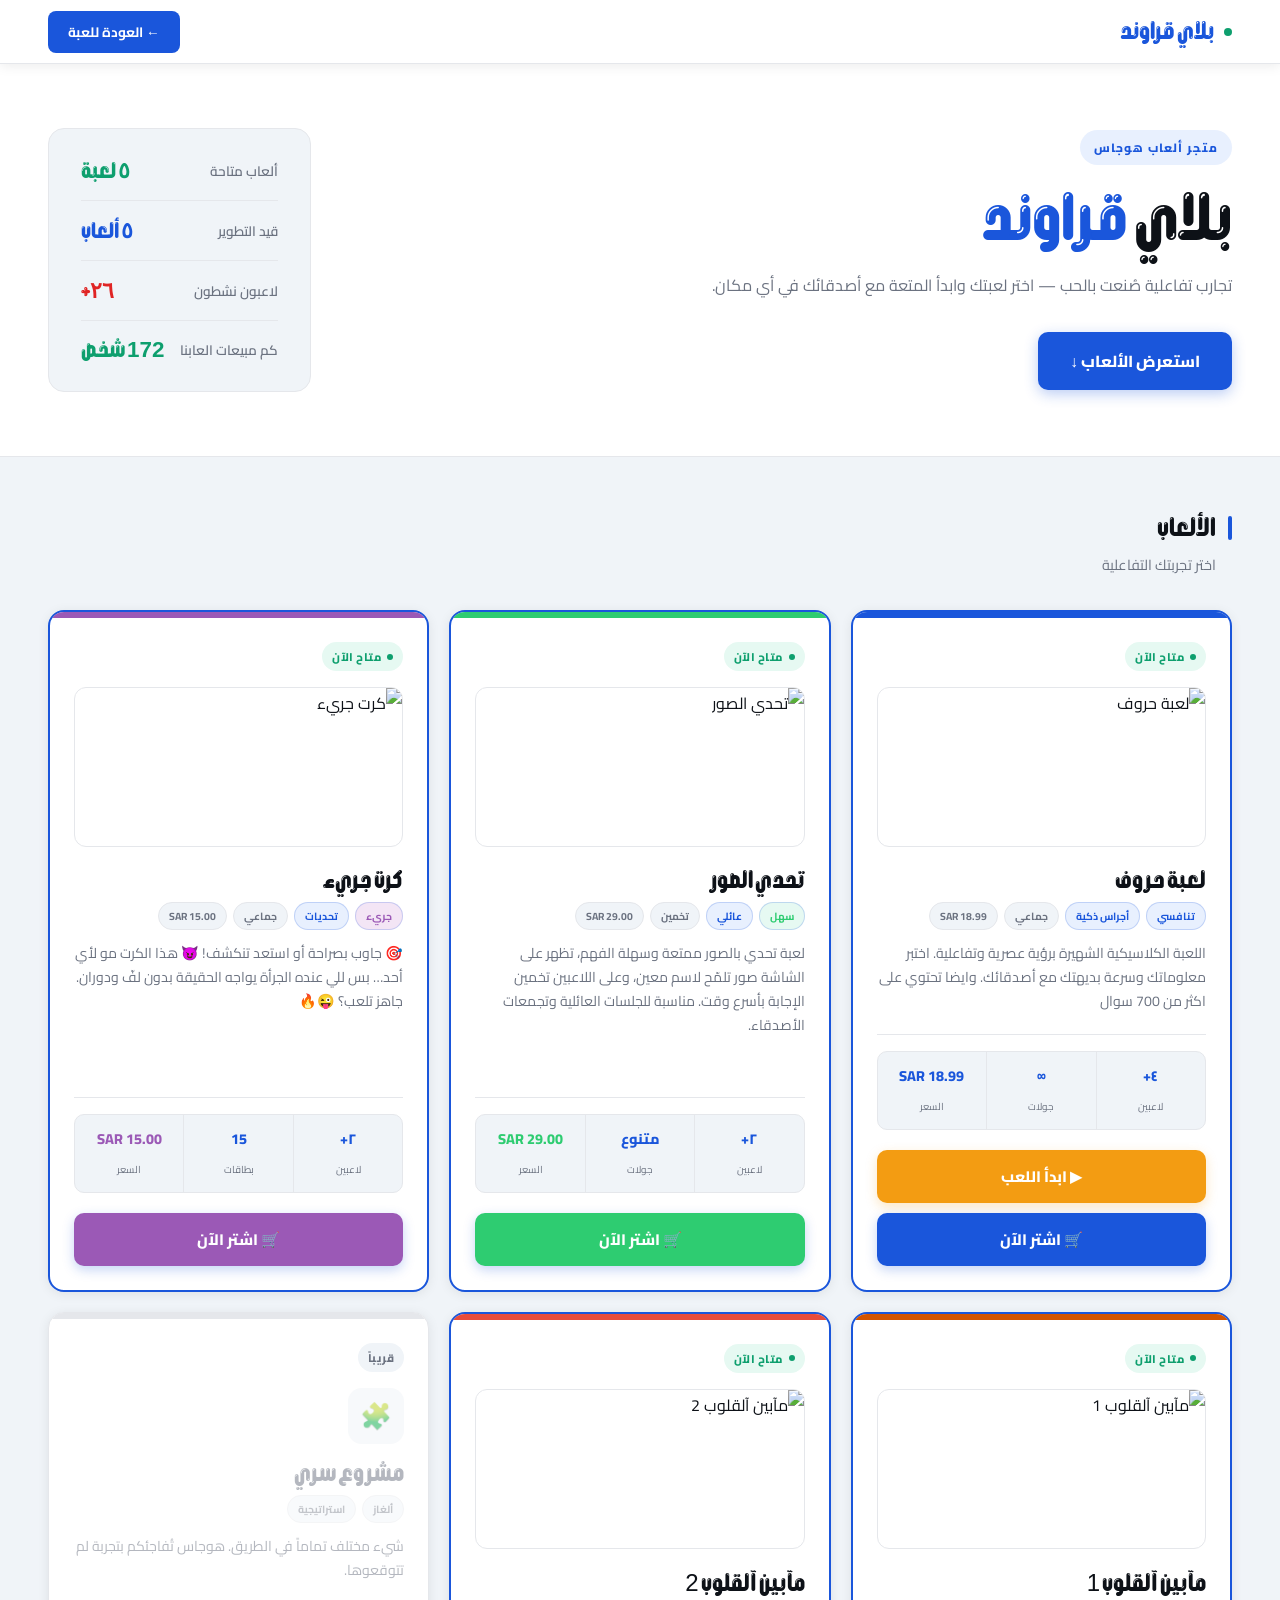
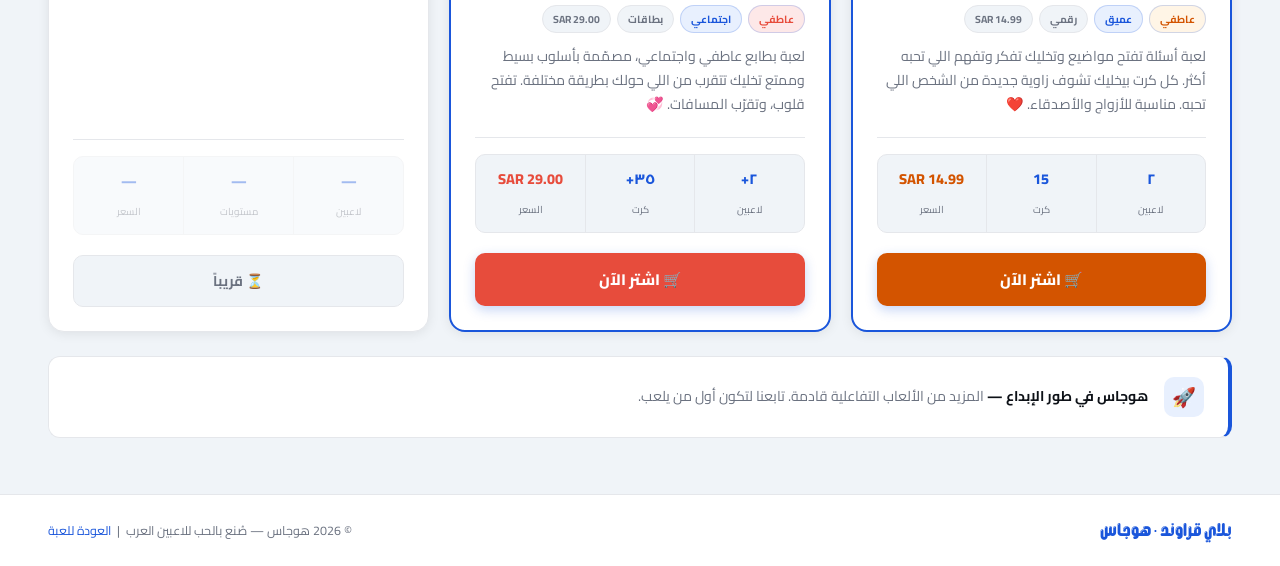
==== index.html @ 177b9cb1 "Rename playground.html to index.html" ====
<!DOCTYPE html>
<html lang="ar" dir="rtl">

<head>
    <meta charset="UTF-8" />
    <meta name="viewport" content="width=device-width, initial-scale=1.0" />
    <title>بلاي قراوند — هوجاس</title>
    <link href="https://fonts.googleapis.com/css2?family=Cairo:wght@400;600;700;800;900&display=swap"
        rel="stylesheet" />
    <style>
        @font-face {
            font-family: 'HrofFont';
            src: url('حروف.ttf') format('truetype');
        }

        *,
        *::before,
        *::after {
            margin: 0;
            padding: 0;
            box-sizing: border-box;
        }

        :root {
            --bg: #f0f4f8;
            --white: #ffffff;
            --dark: #0d1117;
            --blue: #1a56db;
            --blue-light: #e8f0fe;
            --green: #0e9f6e;
            --green-light: #e6f9f2;
            --red: #e02424;
            --red-light: #fde8e8;
            --gray: #6b7280;
            --border: #e5e7eb;
            --shadow: 0 2px 12px rgba(0, 0, 0, 0.08);
            --shadow-lg: 0 8px 32px rgba(0, 0, 0, 0.12);
        }

        html {
            scroll-behavior: smooth;
        }

        body {
            font-family: 'Cairo', sans-serif;
            background: var(--bg);
            color: var(--dark);
            overflow-x: hidden;
        }

        /* ── NAV ── */
        nav {
            position: fixed;
            top: 0;
            left: 0;
            right: 0;
            z-index: 100;
            background: var(--white);
            border-bottom: 1px solid var(--border);
            padding: 0 48px;
            height: 64px;
            display: flex;
            align-items: center;
            justify-content: space-between;
            box-shadow: var(--shadow);
        }

        .nav-logo {
            font-family: 'HrofFont', sans-serif;
            font-size: 1.5rem;
            color: var(--blue);
            text-decoration: none;
            display: flex;
            align-items: center;
            gap: 10px;
        }

        .nav-logo-dot {
            width: 8px;
            height: 8px;
            border-radius: 50%;
            background: var(--green);
            animation: blink 2s infinite;
        }

        @keyframes blink {

            0%,
            100% {
                opacity: 1
            }

            50% {
                opacity: 0.3
            }
        }

        .nav-back {
            display: flex;
            align-items: center;
            gap: 8px;
            background: var(--blue);
            color: var(--white);
            padding: 8px 20px;
            border-radius: 8px;
            font-size: 0.85rem;
            font-weight: 700;
            text-decoration: none;
            transition: background 0.2s;
        }

        .nav-back:hover {
            background: #1447b8;
        }

        /* ── HERO ── */
        .hero {
            margin-top: 64px;
            background: var(--white);
            border-bottom: 1px solid var(--border);
            padding: 64px 48px;
            display: flex;
            align-items: center;
            justify-content: space-between;
            gap: 48px;
        }

        .hero-left {
            max-width: 560px;
        }

        .hero-badge {
            display: inline-flex;
            align-items: center;
            gap: 6px;
            background: var(--blue-light);
            color: var(--blue);
            padding: 6px 14px;
            border-radius: 50px;
            font-size: 0.75rem;
            font-weight: 800;
            letter-spacing: 1px;
            text-transform: uppercase;
            margin-bottom: 20px;
        }

        .hero-title {
            font-family: 'HrofFont', sans-serif;
            font-size: clamp(2.5rem, 5vw, 4rem);
            line-height: 1.1;
            color: var(--dark);
            margin-bottom: 16px;
        }

        .hero-title span {
            color: var(--blue);
        }

        .hero-desc {
            font-size: 1rem;
            color: var(--gray);
            line-height: 1.8;
            margin-bottom: 32px;
        }

        .hero-cta {
            display: inline-flex;
            align-items: center;
            gap: 8px;
            background: var(--blue);
            color: var(--white);
            padding: 14px 32px;
            border-radius: 10px;
            font-weight: 800;
            font-size: 1rem;
            text-decoration: none;
            transition: all 0.2s;
            box-shadow: 0 4px 14px rgba(26, 86, 219, 0.3);
        }

        .hero-cta:hover {
            background: #1447b8;
            transform: translateY(-2px);
        }

        /* hero stats */
        .hero-stats {
            display: flex;
            flex-direction: column;
            gap: 16px;
            background: var(--bg);
            border: 1px solid var(--border);
            border-radius: 16px;
            padding: 28px 32px;
            min-width: 240px;
        }

        .stat-row {
            display: flex;
            align-items: center;
            justify-content: space-between;
            gap: 16px;
        }

        .stat-label {
            font-size: 0.85rem;
            color: var(--gray);
            font-weight: 600;
        }

        .stat-value {
            font-family: 'HrofFont', sans-serif;
            font-size: 1.4rem;
            font-weight: 900;
        }

        .stat-value.blue {
            color: var(--blue);
        }

        .stat-value.green {
            color: var(--green);
        }

        .stat-value.red {
            color: var(--red);
        }

        .stat-divider {
            height: 1px;
            background: var(--border);
        }

        /* ── SECTION ── */
        .section {
            padding: 56px 48px;
            max-width: 1280px;
            margin: 0 auto;
        }

        .section-title {
            font-family: 'HrofFont', sans-serif;
            font-size: 1.6rem;
            color: var(--dark);
            margin-bottom: 8px;
            display: flex;
            align-items: center;
            gap: 12px;
        }

        .section-title::before {
            content: '';
            width: 4px;
            height: 24px;
            background: var(--blue);
            border-radius: 2px;
        }

        .section-sub {
            font-size: 0.9rem;
            color: var(--gray);
            margin-bottom: 32px;
            padding-right: 16px;
        }

        /* ── GAMES GRID ── */
        .games-grid {
            display: grid;
            grid-template-columns: repeat(3, 1fr);
            gap: 20px;
        }

        .game-card {
            background: var(--white);
            border: 1px solid var(--border);
            border-radius: 16px;
            overflow: hidden;
            display: flex;
            flex-direction: column;
            transition: transform 0.2s, box-shadow 0.2s;
            box-shadow: var(--shadow);
        }

        .game-card:hover {
            transform: translateY(-4px);
            box-shadow: var(--shadow-lg);
        }

        .game-card.featured {
            border-color: var(--blue);
            border-width: 2px;
        }

        /* card top strip */
        .card-strip {
            height: 6px;
        }

        .strip-blue {
            background: var(--blue);
        }

        .strip-gray {
            background: var(--border);
        }

        .card-body {
            padding: 24px;
            flex: 1;
            display: flex;
            flex-direction: column;
        }

        /* status */
        .card-status {
            display: inline-flex;
            align-items: center;
            gap: 6px;
            font-size: 0.7rem;
            font-weight: 800;
            letter-spacing: 0.5px;
            text-transform: uppercase;
            padding: 4px 10px;
            border-radius: 50px;
            margin-bottom: 16px;
            width: fit-content;
        }

        .status-live {
            background: var(--green-light);
            color: var(--green);
        }

        .status-live::before {
            content: '';
            width: 6px;
            height: 6px;
            border-radius: 50%;
            background: var(--green);
            animation: blink 1.5s infinite;
        }

        .status-soon {
            background: var(--bg);
            color: var(--gray);
        }

        /* icon */
        .card-icon {
            width: 56px;
            height: 56px;
            border-radius: 14px;
            display: flex;
            align-items: center;
            justify-content: center;
            margin-bottom: 16px;
            font-size: 1.6rem;
        }

        .icon-blue {
            background: var(--blue-light);
        }

        .icon-gray {
            background: var(--bg);
            opacity: 0.5;
        }

        .hroof-icon-box {
            width: 56px;
            height: 56px;
            border-radius: 14px;
            background: linear-gradient(135deg, var(--blue), #0e4faf);
            display: flex;
            align-items: center;
            justify-content: center;
            margin-bottom: 16px;
            box-shadow: 0 4px 12px rgba(26, 86, 219, 0.3);
        }

        .hroof-letter {
            font-family: 'HrofFont', sans-serif;
            font-size: 1.8rem;
            color: white;
            line-height: 1;
        }

        .card-name {
            font-family: 'HrofFont', sans-serif;
            font-size: 1.5rem;
            color: var(--dark);
            margin-bottom: 8px;
        }

        .card-name.dimmed {
            color: var(--gray);
            opacity: 0.5;
        }

        .card-tags {
            display: flex;
            gap: 6px;
            flex-wrap: wrap;
            margin-bottom: 12px;
        }

        .tag {
            font-size: 0.65rem;
            font-weight: 700;
            padding: 3px 10px;
            border-radius: 50px;
            background: var(--bg);
            color: var(--gray);
            border: 1px solid var(--border);
        }

        .tag-blue {
            background: var(--blue-light);
            color: var(--blue);
            border-color: rgba(26, 86, 219, 0.2);
        }

        .card-desc {
            font-size: 0.88rem;
            color: var(--gray);
            line-height: 1.7;
            flex: 1;
            margin-bottom: 20px;
        }

        /* divider */
        .card-divider {
            height: 1px;
            background: var(--border);
            margin-bottom: 16px;
        }

        /* meta */
        .card-meta {
            display: flex;
            gap: 0;
            background: var(--bg);
            border-radius: 10px;
            overflow: hidden;
            margin-bottom: 20px;
            border: 1px solid var(--border);
        }

        .meta-item {
            flex: 1;
            padding: 10px 8px;
            text-align: center;
            border-left: 1px solid var(--border);
        }

        .meta-item:last-child {
            border-left: none;
        }

        .meta-val {
            font-size: 0.9rem;
            font-weight: 800;
            color: var(--blue);
            display: block;
        }

        .meta-lbl {
            font-size: 0.62rem;
            color: var(--gray);
        }

        /* buttons */
        .btn-play {
            display: flex;
            align-items: center;
            justify-content: center;
            gap: 8px;
            padding: 12px;
            background: var(--blue);
            color: var(--white);
            border-radius: 10px;
            text-decoration: none;
            font-weight: 800;
            font-size: 0.95rem;
            transition: all 0.2s;
            box-shadow: 0 4px 12px rgba(26, 86, 219, 0.25);
        }

        .btn-play:hover {
            background: #1447b8;
        }

        .btn-start-game {
            display: flex;
            align-items: center;
            justify-content: center;
            gap: 8px;
            padding: 12px;
            background: #f39c12;
            color: var(--white);
            border-radius: 10px;
            text-decoration: none;
            font-weight: 800;
            font-size: 0.95rem;
            transition: all 0.2s;
            box-shadow: 0 4px 12px rgba(243, 156, 18, 0.25);
            margin-bottom: 10px;
        }

        .btn-start-game:hover {
            background: #e67e22;
            transform: translateY(-2px);
        }

        .btn-disabled {
            display: flex;
            align-items: center;
            justify-content: center;
            padding: 12px;
            background: var(--bg);
            color: var(--gray);
            border: 1px solid var(--border);
            border-radius: 10px;
            font-weight: 700;
            font-size: 0.88rem;
            cursor: default;
        }

        /* ── COMING BANNER ── */
        .coming-banner {
            background: var(--white);
            border: 1px solid var(--border);
            border-right: 4px solid var(--blue);
            border-radius: 12px;
            padding: 20px 24px;
            display: flex;
            align-items: center;
            gap: 16px;
            margin-top: 24px;
        }

        .banner-icon {
            width: 40px;
            height: 40px;
            border-radius: 10px;
            background: var(--blue-light);
            display: flex;
            align-items: center;
            justify-content: center;
            font-size: 1.2rem;
            flex-shrink: 0;
        }

        .banner-text {
            font-size: 0.88rem;
            color: var(--gray);
            line-height: 1.6;
        }

        .banner-text strong {
            color: var(--dark);
        }

        /* ── FOOTER ── */
        footer {
            background: var(--white);
            border-top: 1px solid var(--border);
            padding: 24px 48px;
            display: flex;
            align-items: center;
            justify-content: space-between;
            flex-wrap: wrap;
            gap: 12px;
        }

        .footer-brand {
            font-family: 'HrofFont', sans-serif;
            font-size: 1.1rem;
            color: var(--blue);
        }

        .footer-copy {
            font-size: 0.78rem;
            color: var(--gray);
        }

        .footer-link {
            color: var(--blue);
            text-decoration: none;
        }

        .footer-link:hover {
            text-decoration: underline;
        }

        @media (max-width: 900px) {

            nav,
            .hero,
            .section,
            footer {
                padding-right: 20px;
                padding-left: 20px;
            }

            .hero {
                flex-direction: column;
                padding-top: 40px;
            }

            .hero-stats {
                width: 100%;
            }

            .games-grid {
                grid-template-columns: 1fr;
            }
        }
    </style>
</head>

<body>

    <nav>
        <a class="nav-logo" href="#">
            <div class="nav-logo-dot"></div>
            بلاي قراوند
        </a>
        <a href="index.html" class="nav-back">
            ← العودة للعبة
        </a>
    </nav>

    <section class="hero">
        <div class="hero-left">
            <div class="hero-badge">متجر ألعاب هوجاس</div>
            <h1 class="hero-title">بلاي <span>قراوند</span></h1>
            <p class="hero-desc">تجارب تفاعلية صُنعت بالحب — اختر لعبتك وابدأ المتعة مع أصدقائك في أي مكان.</p>
            <a href="#games" class="hero-cta">استعرض الألعاب ↓</a>
        </div>

        <div class="hero-stats">
            <div class="stat-row">
                <span class="stat-label">ألعاب متاحة</span>
                <span class="stat-value green">٥ لعبة</span>
            </div>
            <div class="stat-divider"></div>
            <div class="stat-row">
                <span class="stat-label">قيد التطوير</span>
                <span class="stat-value blue">٥ ألعاب</span>
            </div>
            <div class="stat-divider"></div>
            <div class="stat-row">
                <span class="stat-label">لاعبون نشطون</span>
                <span class="stat-value red">٢٦+</span>
            </div>
            <div class="stat-divider"></div>
            <div class="stat-row">
                <span class="stat-label">كم مبيعات العابنا

                </span>
                <span class="stat-value green"> 172 شخص
                </span>
            </div>
        </div>
    </section>

    <div class="section" id="games">
        <div class="section-title">الألعاب</div>
        <p class="section-sub">اختر تجربتك التفاعلية</p>

        <div class="games-grid">

            <!-- حروف -->
            <div class="game-card featured">
                <div class="card-strip strip-blue"></div>
                <div class="card-body">
                    <div class="card-status status-live">متاح الآن</div>

                    <div
                        style="width: 100%; height: 160px; border-radius: 12px; margin-bottom: 20px; overflow: hidden; border: 1px solid var(--border);">
                        <img src="portal/hroof_game.png" alt="لعبة حروف"
                            style="width: 100%; height: 100%; object-fit: cover;">
                    </div>

                    <div class="card-name">لعبة حروف</div>

                    <div class="card-tags">
                        <span class="tag tag-blue">تنافسي</span>
                        <span class="tag tag-blue">أجراس ذكية</span>
                        <span class="tag">جماعي</span>
                        <span class="tag">18.99 SAR
                        </span>
                    </div>

                    <p class="card-desc">اللعبة الكلاسيكية الشهيرة برؤية عصرية وتفاعلية. اختبر معلوماتك وسرعة بديهتك مع
                        أصدقائك.
                        وايضا تحتوي على اكثر من 700 سوال </p>

                    <div class="card-divider"></div>

                    <div class="card-meta">
                        <div class="meta-item">
                            <span class="meta-val">٤+</span>
                            <span class="meta-lbl">لاعبين</span>
                        </div>
                        <div class="meta-item">
                            <span class="meta-val">∞</span>
                            <span class="meta-lbl">جولات</span>
                        </div>
                        <div class="meta-item">
                            <span class="meta-val">18.99 SAR</span>
                            <span class="meta-lbl">السعر</span>
                        </div>
                    </div>

                    <a href="https://hojas-auth9-production.up.railway.app/" class="btn-start-game">▶ ابدأ اللعب </a>
                    <a href="index.html" class="btn-play">🛒 اشتر الآن </a>
                </div>
            </div>

            <!-- تحدي الصور -->
            <div class="game-card featured">
                <div class="card-strip strip-blue" style="background: #2ecc71;"></div>
                <div class="card-body">
                    <div class="card-status status-live">متاح الآن</div>

                    <div
                        style="width: 100%; height: 160px; border-radius: 12px; margin-bottom: 20px; overflow: hidden; border: 1px solid var(--border);">
                        <img src="portal/tahadi_suwar.png" alt="تحدي الصور"
                            style="width: 100%; height: 100%; object-fit: cover;">
                    </div>

                    <div class="card-name">تحدي الصور</div>

                    <div class="card-tags">
                        <span class="tag tag-blue" style="background: #e6f9f2; color: #2ecc71;">سهل</span>
                        <span class="tag tag-blue">عائلي</span>
                        <span class="tag">تخمين</span>
                        <span class="tag">29.00 SAR</span>
                    </div>

                    <p class="card-desc">لعبة تحدي بالصور ممتعة وسهلة الفهم، تظهر على الشاشة صور تلمّح لاسم معين، وعلى
                        اللاعبين تخمين الإجابة بأسرع وقت. مناسبة للجلسات العائلية وتجمعات الأصدقاء.</p>

                    <div class="card-divider"></div>

                    <div class="card-meta">
                        <div class="meta-item">
                            <span class="meta-val">٢+</span>
                            <span class="meta-lbl">لاعبين</span>
                        </div>
                        <div class="meta-item">
                            <span class="meta-val">متنوع</span>
                            <span class="meta-lbl">جولات</span>
                        </div>
                        <div class="meta-item">
                            <span class="meta-val" style="color: #2ecc71;">29.00 SAR</span>
                            <span class="meta-lbl">السعر</span>
                        </div>
                    </div>

                    <a href="https://salla.sa/maben-al8lob/azPxNZl" class="btn-play" style="background: #2ecc71;">🛒
                        اشتر الآن </a>
                </div>
            </div>

            <!-- كرت جريء -->
            <div class="game-card featured">
                <div class="card-strip strip-blue" style="background: #9b59b6;"></div>
                <div class="card-body">
                    <div class="card-status status-live">متاح الآن</div>

                    <div
                        style="width: 100%; height: 160px; border-radius: 12px; margin-bottom: 20px; overflow: hidden; border: 1px solid var(--border);">
                        <img src="portal/bold_card.png" alt="كرت جريء"
                            style="width: 100%; height: 100%; object-fit: cover;">
                    </div>

                    <div class="card-name">كرت جريء</div>

                    <div class="card-tags">
                        <span class="tag tag-blue" style="background: #f3e5f5; color: #9b59b6;">جريء</span>
                        <span class="tag tag-blue">تحديات</span>
                        <span class="tag">جماعي</span>
                        <span class="tag">15.00 SAR</span>
                    </div>

                    <p class="card-desc">🎯 جاوب بصراحة أو استعد تنكشف! 😈 هذا الكرت مو لأي أحد… بس للي عنده الجرأة
                        يواجه الحقيقة بدون لفّ ودوران. جاهز تلعب؟ 😜🔥</p>

                    <div class="card-divider"></div>

                    <div class="card-meta">
                        <div class="meta-item">
                            <span class="meta-val">٢+</span>
                            <span class="meta-lbl">لاعبين</span>
                        </div>
                        <div class="meta-item">
                            <span class="meta-val">15</span>
                            <span class="meta-lbl">بطاقات</span>
                        </div>
                        <div class="meta-item">
                            <span class="meta-val" style="color: #9b59b6;">15.00 SAR</span>
                            <span class="meta-lbl">السعر</span>
                        </div>
                    </div>

                    <a href="https://salla.sa/maben-al8lob/vAoxxEZ" class="btn-play" style="background: #9b59b6;">🛒
                        اشتر الآن </a>
                </div>
            </div>

            <!-- مآبين آلقلوب 1 -->
            <div class="game-card featured">
                <div class="card-strip strip-blue" style="background: #d35400;"></div>
                <div class="card-body">
                    <div class="card-status status-live">متاح الآن</div>

                    <div
                        style="width: 100%; height: 160px; border-radius: 12px; margin-bottom: 20px; overflow: hidden; border: 1px solid var(--border);">
                        <img src="portal/maben_alqlub_1.png" alt="مآبين آلقلوب 1"
                            style="width: 100%; height: 100%; object-fit: cover;">
                    </div>

                    <div class="card-name">مآبين آلقلوب 1</div>

                    <div class="card-tags">
                        <span class="tag tag-blue" style="background: #fff5e6; color: #d35400;">عاطفي</span>
                        <span class="tag tag-blue">عميق</span>
                        <span class="tag">رقمي</span>
                        <span class="tag">14.99 SAR</span>
                    </div>

                    <p class="card-desc">لعبة أسئلة تفتح مواضيع وتخليك تفكر وتفهم اللي تحبه أكثر. كل كرت بيخليك تشوف
                        زاوية جديدة من الشخص اللي تحبه. مناسبة للأزواج والأصدقاء. ❤️</p>

                    <div class="card-divider"></div>

                    <div class="card-meta">
                        <div class="meta-item">
                            <span class="meta-val">٢</span>
                            <span class="meta-lbl">لاعبين</span>
                        </div>
                        <div class="meta-item">
                            <span class="meta-val">15</span>
                            <span class="meta-lbl"> كرت</span>
                        </div>
                        <div class="meta-item">
                            <span class="meta-val" style="color: #d35400;">14.99 SAR</span>
                            <span class="meta-lbl">السعر</span>
                        </div>
                    </div>

                    <a href="https://salla.sa/maben-al8lob/qGedWrK" class="btn-play" style="background: #d35400;">🛒
                        اشتر الآن </a>
                </div>
            </div>

            <!-- مآبين آلقلوب 2 -->
            <div class="game-card featured">
                <div class="card-strip strip-blue" style="background: #e74c3c;"></div>
                <div class="card-body">
                    <div class="card-status status-live">متاح الآن</div>

                    <div
                        style="width: 100%; height: 160px; border-radius: 12px; margin-bottom: 20px; overflow: hidden; border: 1px solid var(--border);">
                        <img src="portal/maben_alqlub_2.png" alt="مآبين آلقلوب 2"
                            style="width: 100%; height: 100%; object-fit: cover;">
                    </div>

                    <div class="card-name">مآبين آلقلوب 2</div>

                    <div class="card-tags">
                        <span class="tag tag-blue" style="background: #fde8e8; color: #e74c3c;">عاطفي</span>
                        <span class="tag tag-blue">اجتماعي</span>
                        <span class="tag">بطاقات</span>
                        <span class="tag">29.00 SAR</span>
                    </div>

                    <p class="card-desc">لعبة بطابع عاطفي واجتماعي، مصمّمة بأسلوب بسيط وممتع تخليك تتقرب من اللي حولك
                        بطريقة مختلفة. تفتح قلوب، وتقرّب المسافات. 💞</p>

                    <div class="card-divider"></div>

                    <div class="card-meta">
                        <div class="meta-item">
                            <span class="meta-val">٢+</span>
                            <span class="meta-lbl">لاعبين</span>
                        </div>
                        <div class="meta-item">
                            <span class="meta-val">٣٥+</span>
                            <span class="meta-lbl">كرت</span>
                        </div>
                        <div class="meta-item">
                            <span class="meta-val" style="color: #e74c3c;">29.00 SAR</span>
                            <span class="meta-lbl">السعر</span>
                        </div>
                    </div>

                    <a href="https://salla.sa/maben-al8lob/vAoxxEZ" class="btn-play" style="background: #e74c3c;">🛒
                        اشتر الآن </a>
                </div>
            </div>

            <!-- قريباً 1 -->
            <div class="game-card">
                <div class="card-strip strip-gray"></div>
                <div class="card-body">
                    <div class="card-status status-soon">قريباً</div>
                    <div class="card-icon icon-gray">🧩</div>
                    <div class="card-name dimmed">مشروع سري</div>
                    <div class="card-tags" style="opacity:0.4;">
                        <span class="tag">ألغاز</span>
                        <span class="tag">استراتيجية</span>
                    </div>
                    <p class="card-desc" style="opacity:0.5;">شيء مختلف تماماً في الطريق. هوجاس تُفاجئكم بتجربة لم
                        تتوقعوها.</p>
                    <div class="card-divider"></div>
                    <div class="card-meta" style="opacity:0.4;">
                        <div class="meta-item"><span class="meta-val">—</span><span class="meta-lbl">لاعبين</span></div>
                        <div class="meta-item"><span class="meta-val">—</span><span class="meta-lbl">مستويات</span>
                        </div>
                        <div class="meta-item"><span class="meta-val">—</span><span class="meta-lbl">السعر</span></div>
                    </div>
                    <div class="btn-disabled">⏳ قريباً</div>
                </div>
            </div>

        </div>

        <div class="coming-banner">
            <div class="banner-icon">🚀</div>
            <p class="banner-text">
                <strong>هوجاس في طور الإبداع — </strong>
                المزيد من الألعاب التفاعلية قادمة. تابعنا لتكون أول من يلعب.
            </p>
        </div>
    </div>

    <footer>
        <span class="footer-brand">بلاي قراوند · هوجاس</span>
        <span class="footer-copy">
            © 2026 هوجاس — صُنع بالحب للاعبين العرب &nbsp;|&nbsp;
            <a href="index.html" class="footer-link">العودة للعبة</a>
        </span>
    </footer>

</body>

</html>
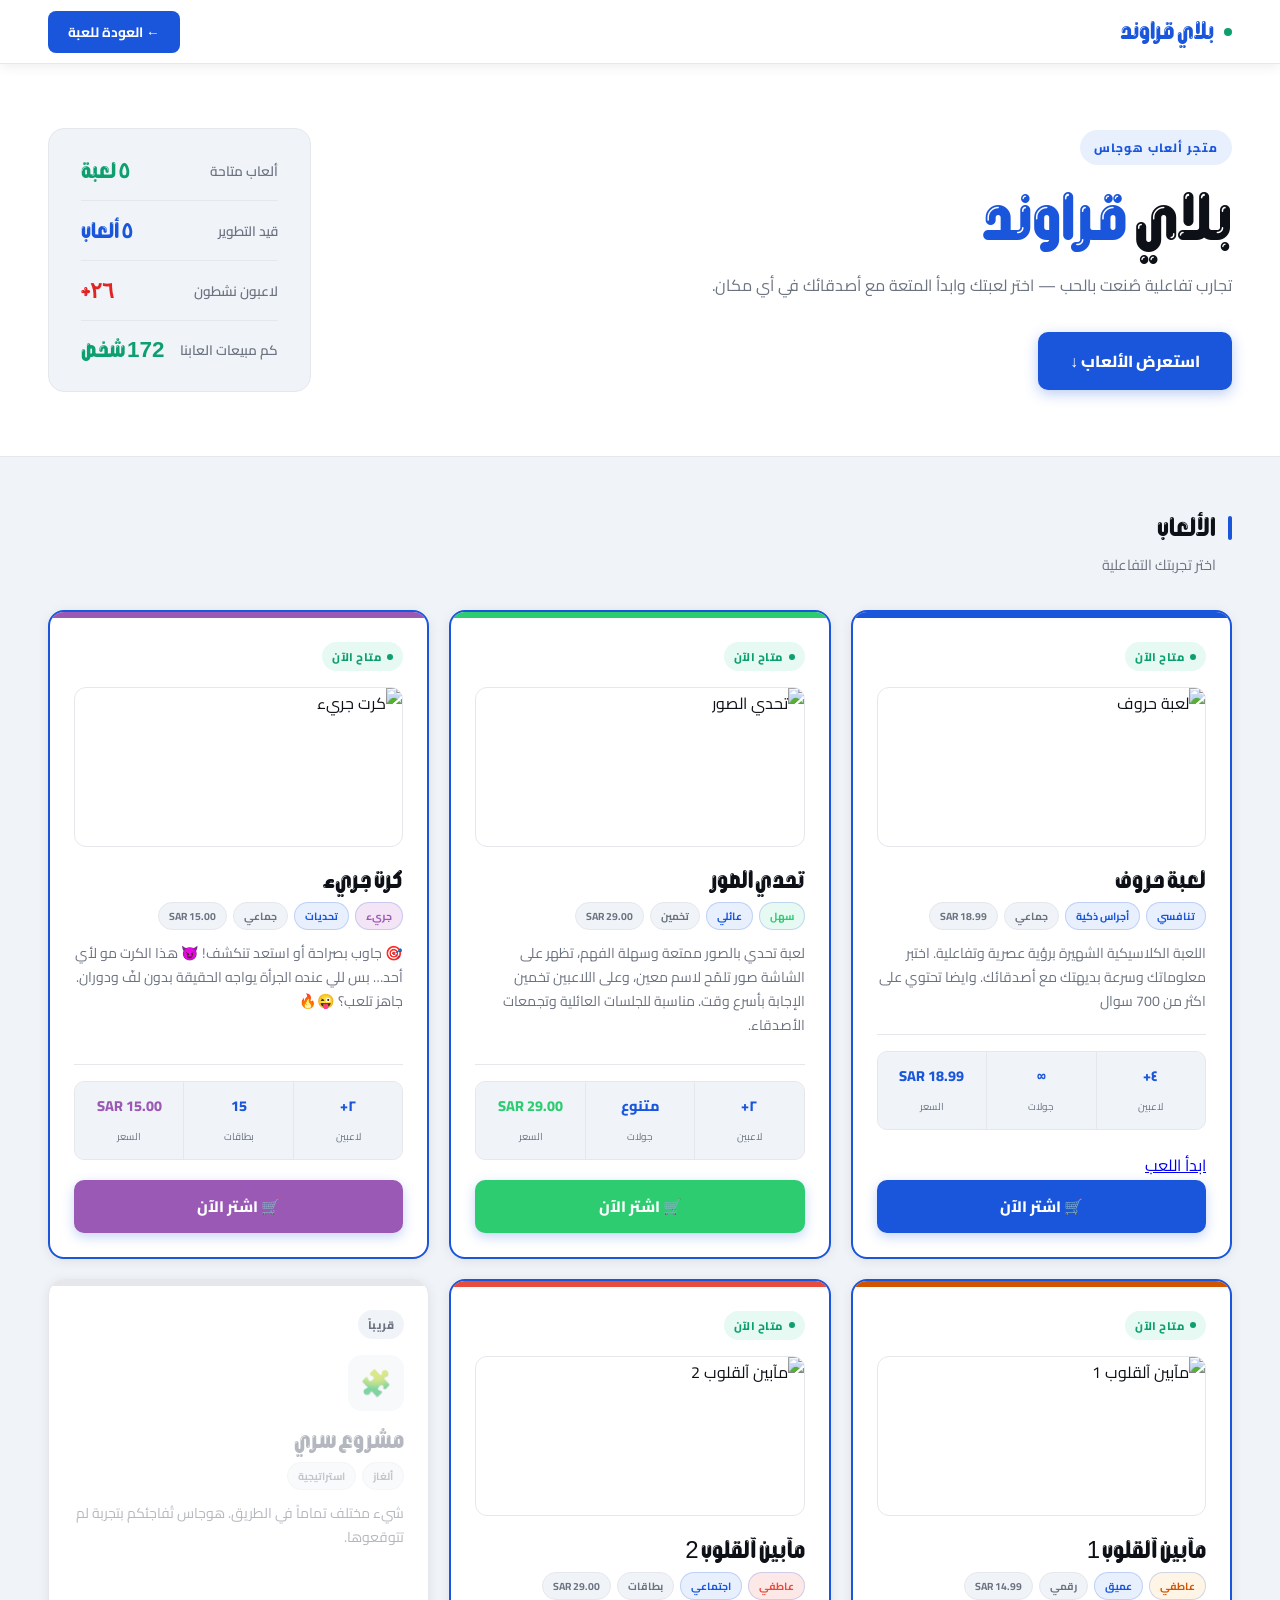
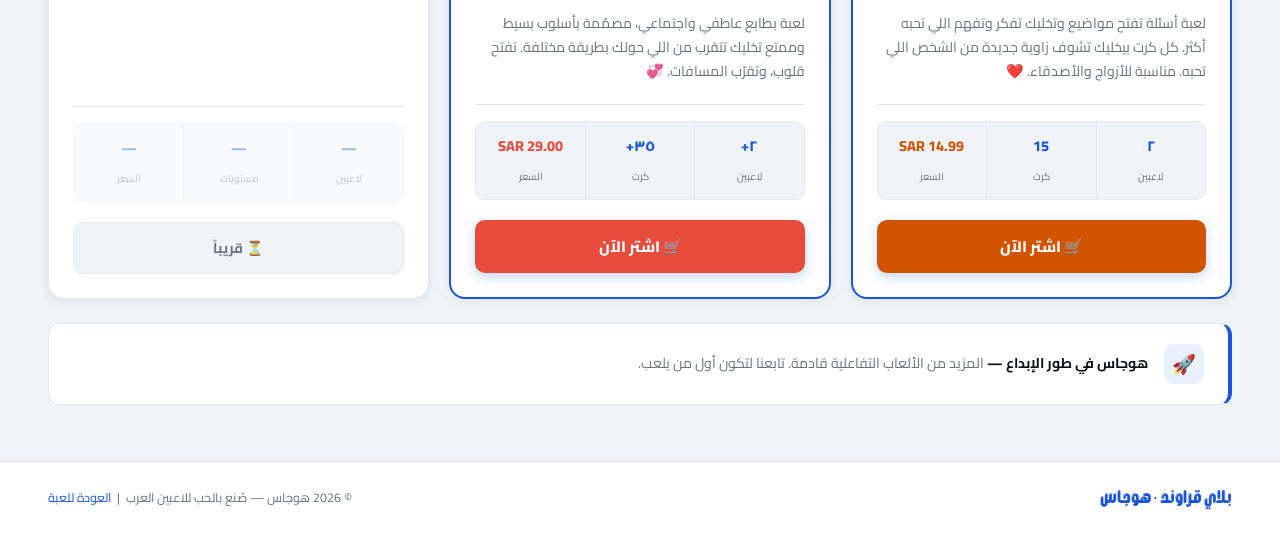
==== commit 42f61078: "Update index.html" ====
--- a/index.html
+++ b/index.html
@@ -714,8 +714,9 @@
                         </div>
                     </div>
 
-                    <a href="https://hojas-auth9-production.up.railway.app/" class="btn-start-game">▶ ابدأ اللعب </a>
-                    <a href="index.html" class="btn-play">🛒 اشتر الآن </a>
+<a href="https://hojas-auth9-production.up.railway.app/?redirect=https%3A%2F%2F7roof-and-playground-production.up.railway.app%2F" class="btn">
+    ابدأ اللعب
+</a>                    <a href="index.html" class="btn-play">🛒 اشتر الآن </a>
                 </div>
             </div>
 
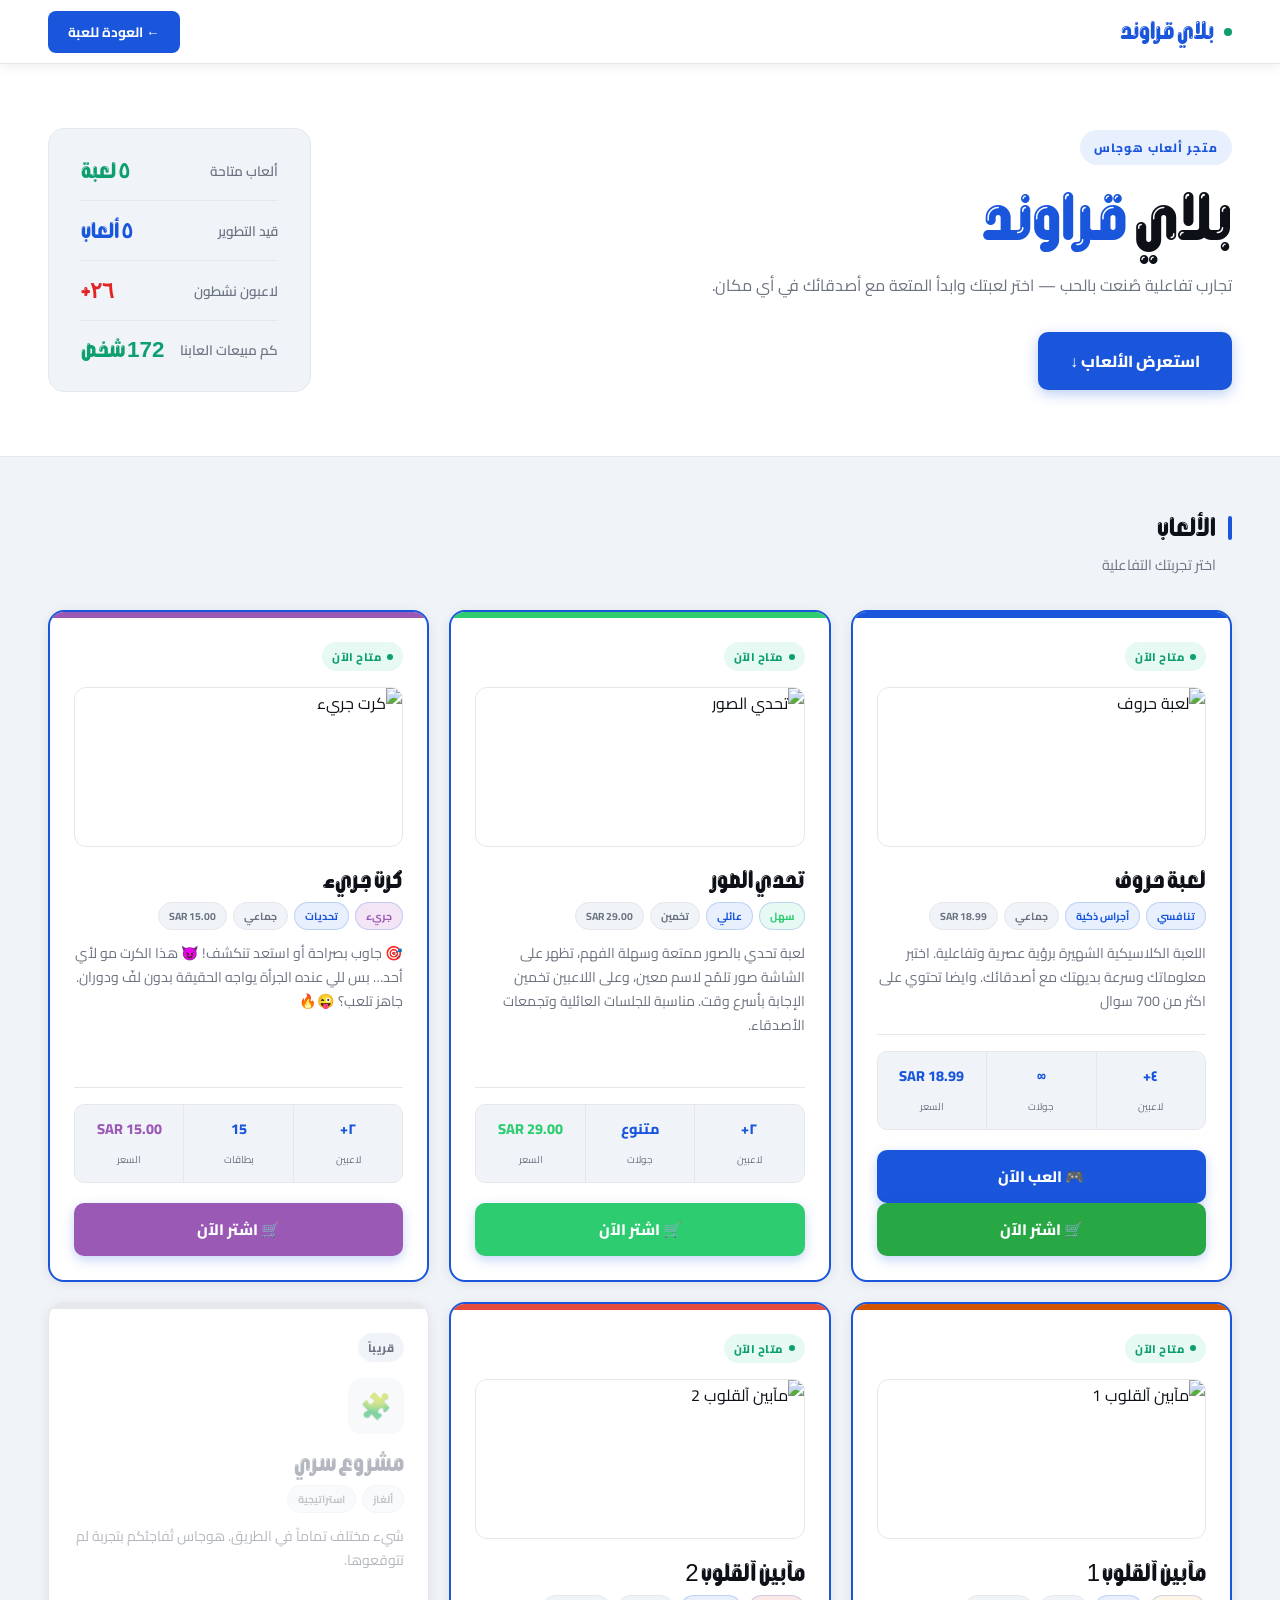
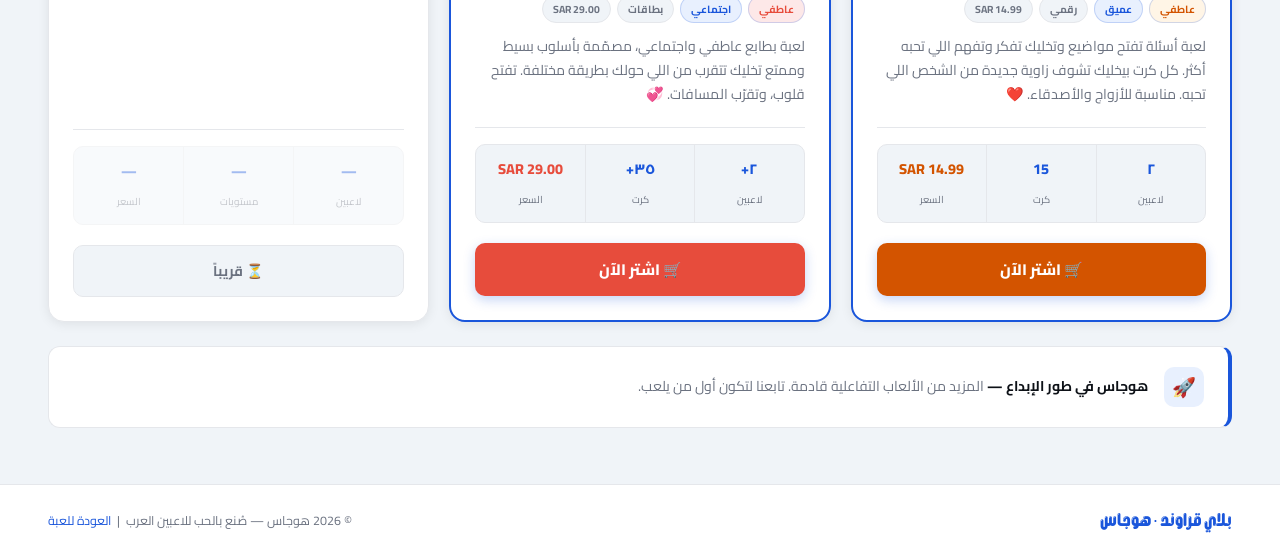
==== commit 9399b081: "Update index.html" ====
--- a/index.html
+++ b/index.html
@@ -626,7 +626,7 @@
             <div class="nav-logo-dot"></div>
             بلاي قراوند
         </a>
-        <a href="index.html" class="nav-back">
+        <a href="old.html" class="nav-back">
             ← العودة للعبة
         </a>
     </nav>
@@ -714,9 +714,8 @@
                         </div>
                     </div>
 
-<a href="https://hojas-auth9-production.up.railway.app/?redirect=https%3A%2F%2F7roof-and-playground-production.up.railway.app%2F" class="btn">
-    ابدأ اللعب
-</a>                    <a href="index.html" class="btn-play">🛒 اشتر الآن </a>
+                    <a href="https://hojas-auth9-production.up.railway.app/?redirect=https://rakaga66.github.io/7roof-and-playground/old.html" class="btn-play">🎮 العب الآن</a> <a href="old.html"
+                        class="btn-play" style="background:#28a745;">🛒 اشتر الآن </a>
                 </div>
             </div>
 
@@ -943,7 +942,7 @@
         <span class="footer-brand">بلاي قراوند · هوجاس</span>
         <span class="footer-copy">
             © 2026 هوجاس — صُنع بالحب للاعبين العرب &nbsp;|&nbsp;
-            <a href="index.html" class="footer-link">العودة للعبة</a>
+            <a href="old.html" class="footer-link">العودة للعبة</a>
         </span>
     </footer>
 
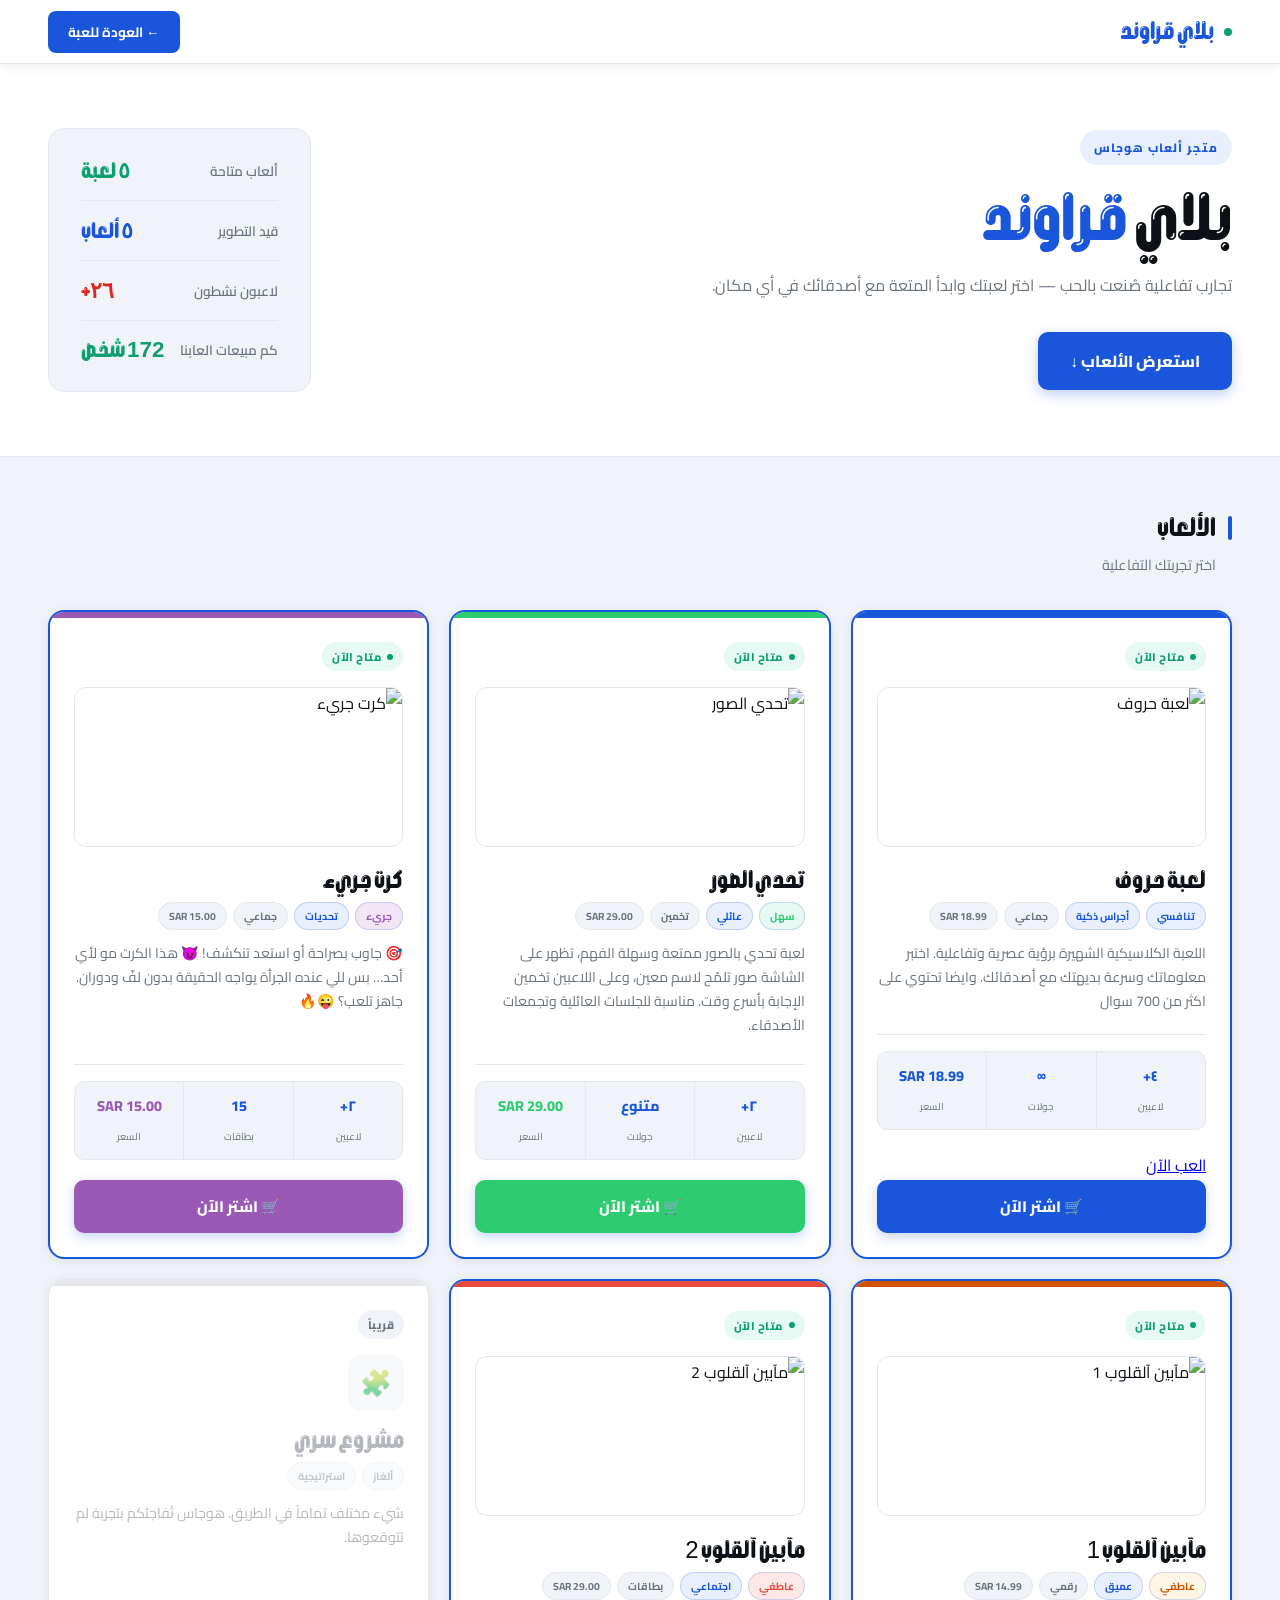
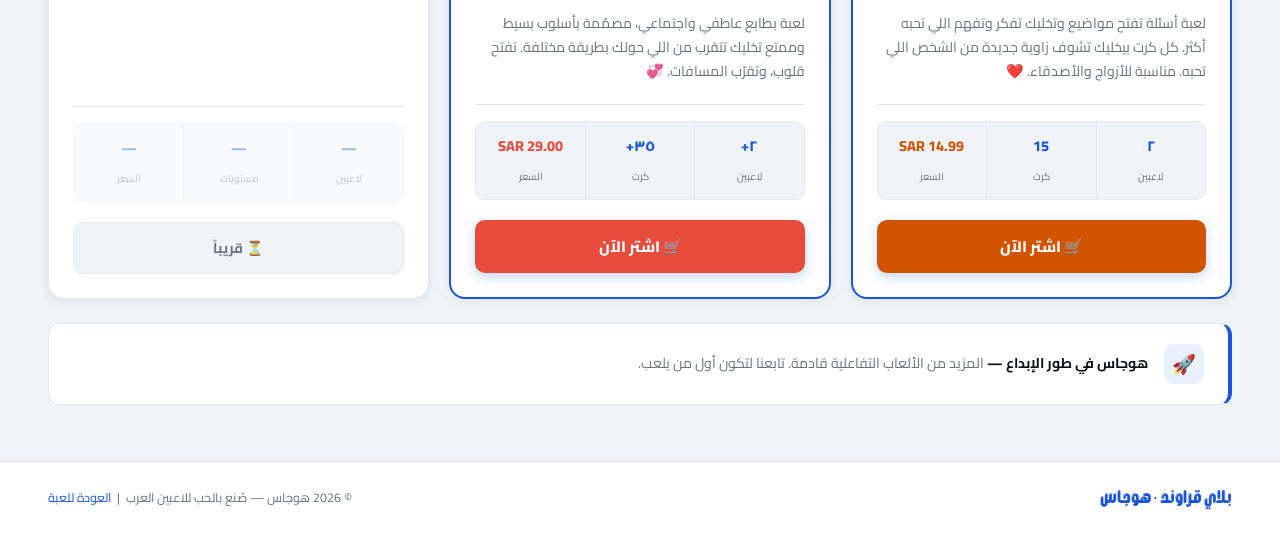
==== commit 9bfece96: "Update index.html" ====
--- a/index.html
+++ b/index.html
@@ -714,8 +714,8 @@
                         </div>
                     </div>
 
-                    <a href="https://hojas-auth9-production.up.railway.app/?redirect=https://rakaga66.github.io/7roof-and-playground/old.html" class="btn-play">🎮 العب الآن</a> <a href="old.html"
-                        class="btn-play" style="background:#28a745;">🛒 اشتر الآن </a>
+                    <a href="#" onclick="const auth = 'https://hojas-auth9-production.up.railway.app'; const game = window.location.href.split('index.html')[0] + 'game.html'; if (localStorage.getItem('hojas_token')) { window.location.href = game; } else { window.location.href = auth + '/?redirect=' + encodeURIComponent(game); } return false;" class="btn">العب الآن</a>
+                    <a href="old.html" class="btn-play">🛒 اشتر الآن </a>
                 </div>
             </div>
 
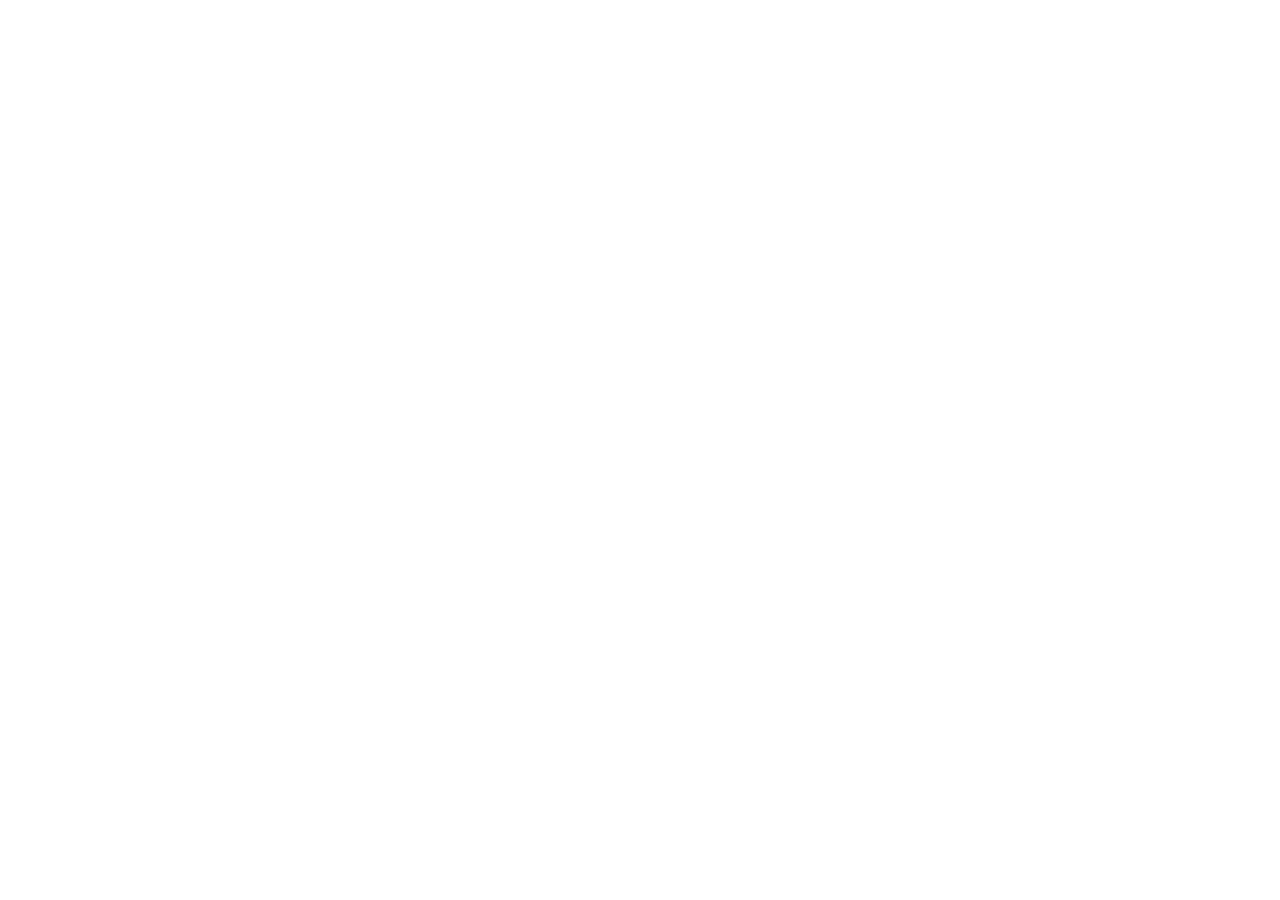
==== commit b12e88c0: "Update index.html" ====
--- a/index.html
+++ b/index.html
@@ -7,6 +7,20 @@
     <title>بلاي قراوند — هوجاس</title>
     <link href="https://fonts.googleapis.com/css2?family=Cairo:wght@400;600;700;800;900&display=swap"
         rel="stylesheet" />
+        
+    <!-- Auth Check (Automatic Redirect) -->
+    <script>
+        (function() {
+            const AUTH_SERVER = 'https://hojas-auth9-production.up.railway.app';
+            const token = localStorage.getItem('hojas_token');
+            const isLocal = window.location.hostname === 'localhost' || window.location.hostname === '127.0.0.1';
+            
+            if (!token && !isLocal) {
+                window.location.href = AUTH_SERVER + '/?redirect=' + encodeURIComponent(window.location.href);
+            }
+        })();
+    </script>
+
     <style>
         @font-face {
             font-family: 'HrofFont';
@@ -617,6 +631,24 @@
             }
         }
     </style>
+    <script>
+        function goToGame() {
+            try {
+                const AUTH_SERVER = 'https://hojas-auth9-production.up.railway.app';
+                const gameURL = new URL('game.html', window.location.href).href;
+                const token = localStorage.getItem('hojas_token');
+
+                if (token) {
+                    window.location.href = gameURL;
+                } else {
+                    window.location.href = AUTH_SERVER + '/?redirect=' + encodeURIComponent(gameURL);
+                }
+            } catch (e) {
+                console.error("Auth Error:", e);
+                window.location.href = 'game.html'; // Fallback
+            }
+        }
+    </script>
 </head>
 
 <body>
@@ -714,7 +746,7 @@
                         </div>
                     </div>
 
-                    <a href="#" onclick="const auth = 'https://hojas-auth9-production.up.railway.app'; const game = window.location.href.split('index.html')[0] + 'game.html'; if (localStorage.getItem('hojas_token')) { window.location.href = game; } else { window.location.href = auth + '/?redirect=' + encodeURIComponent(game); } return false;" class="btn">العب الآن</a>
+                    <a href="javascript:void(0)" onclick="goToGame()" class="btn-start-game">العب الآن</a>
                     <a href="old.html" class="btn-play">🛒 اشتر الآن </a>
                 </div>
             </div>
